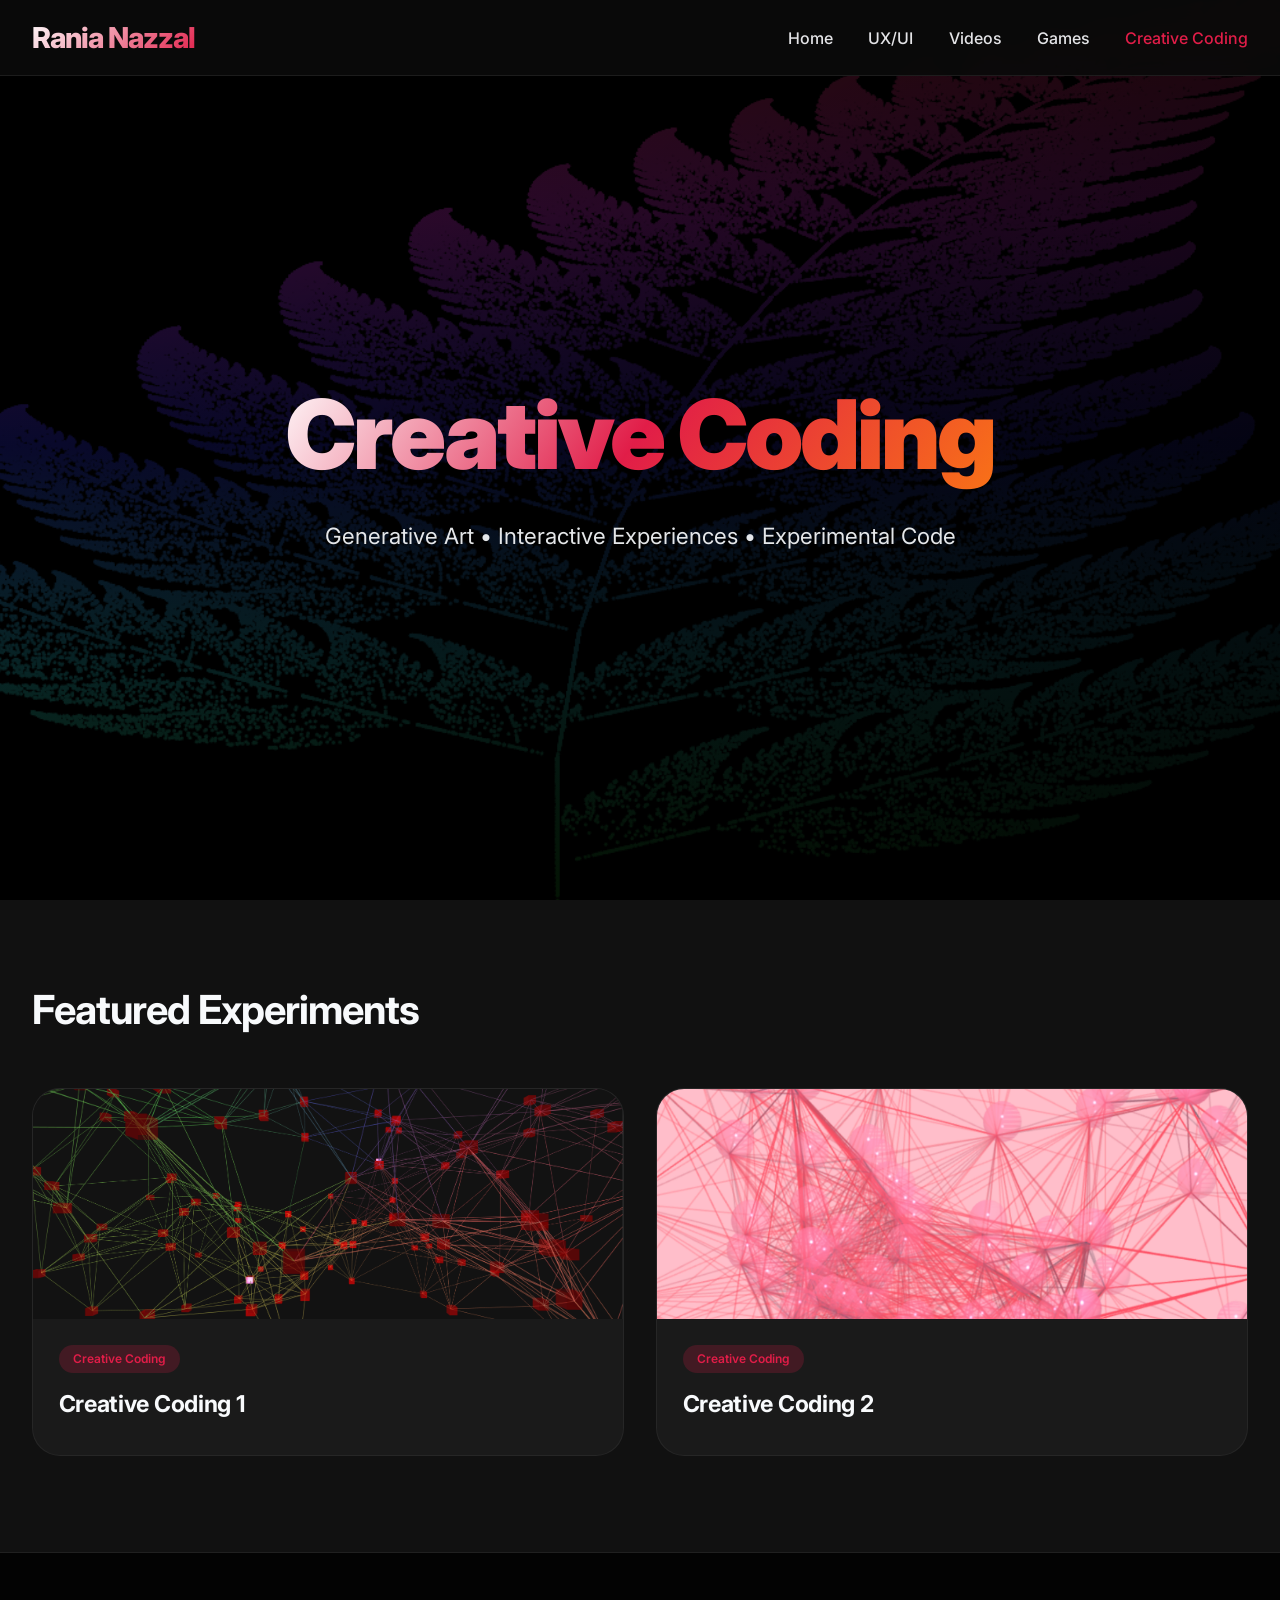
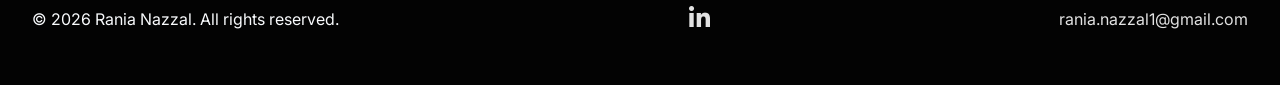
==== creative.html @ b0d05252 "update" ====
<!doctype html>
<html lang="en">
<head>
  <meta charset="UTF-8" />
  <meta name="viewport" content="width=device-width, initial-scale=1.0, viewport-fit=cover" />
  <title>Creative Coding | Rania Nazzal</title>
  <link href="https://fonts.googleapis.com/css2?family=Inter:opsz,wght@14..32,300;14..32,400;14..32,500;14..32,600;14..32,700;14..32,800;14..32,900&display=swap" rel="stylesheet" />
  <link rel="stylesheet" href="https://cdnjs.cloudflare.com/ajax/libs/font-awesome/6.5.1/css/all.min.css" />
  <link rel="stylesheet" href="styles.css" />
</head>
<body>

  <!-- Navbar -->
  <nav class="navbar">
    <div class="nav-container">
      <a href="index.html" class="logo">Rania Nazzal</a>
      <div class="nav-links">
        <a href="index.html">Home</a>
        <a href="ux.html">UX/UI</a>
        <a href="videos.html">Videos</a>
        <a href="games.html">Games</a>
        <a href="creative-coding.html" class="active">Creative Coding</a>
      </div>
      <button class="mobile-menu-btn" id="mobileMenuBtn" aria-label="Menu">
        <i class="fas fa-bars"></i>
      </button>
    </div>
  </nav>

  <!-- Hero -->
  <header class="hero hero-creative">
    <div class="hero-overlay"></div>
    <div class="hero-content">
      <h1 class="hero-title">Creative Coding</h1>
      <p class="hero-subtitle">Generative Art • Interactive Experiences • Experimental Code</p>
      
    </div>
  </header>

  <!-- FEATURED PROJECTS SECTION -->
  <section class="featured" id="projects">
    <div class="container">
      <h2>Featured Experiments</h2>
      
      <div class="featured-grid">

        <!-- Add your creative coding projects here -->
        <a href="https://ranianazz-ccblog.deno.dev/ " target="_blank" class="featured-card">
          <div class="card-image">
            <img src="images/creative/2.png" alt="Creative Coding">
          </div>
          <div class="card-content">
            <span class="tag">Creative Coding</span>
            <h3>Creative Coding 1</h3>
            <p></p>
          </div>
        </a>

        <a href="https://ranianazz-blog2-main-86.deno.dev/" target="_blank" class="featured-card">
          <div class="card-image">
            <img src="images/creative/1.png" alt="Generative Art">
          </div>
          <div class="card-content">
            <span class="tag">Creative Coding</span>
            <h3>Creative Coding 2</h3>
            <p></p>
          </div>
        </a>



      </div>
    </div>
  </section>

  <!-- Footer -->
  <footer class="footer">
    <div class="container">
      <div class="footer-content">
        <div><p>© 2026 Rania Nazzal. All rights reserved.</p></div>
        <div class="social-links">
          <a href="https://www.linkedin.com/in/rania-nazz-2394b4176" 
             target="_blank" rel="noopener noreferrer" aria-label="LinkedIn">
            <i class="fab fa-linkedin-in"></i>
          </a>
        </div>
        <div>
          <a href="mailto:rania.nazzal1@gmail.com">rania.nazzal1@gmail.com</a>
        </div>
      </div>
    </div>
  </footer>

  <script src="script.js"></script>
</body>
</html>
---- styles.css ----
/* === RESET & GLOBAL === */
* {
  margin: 0;
  padding: 0;
  box-sizing: border-box;
}

:root {
  --primary: #e11d48;
  --primary-dark: #be123c;
  --dark: #0a0a0a;
  --dark-elevated: #111111;
  --card-bg: #1a1a1a;
  --light: #f8fafc;
  --gray-muted: #a1a1aa;
  --transition: all 0.35s cubic-bezier(0.2, 0.9, 0.4, 1.1);
}

body {
  font-family: "Inter", system-ui, -apple-system, sans-serif;
  background-color: var(--dark);
  color: var(--light);
  line-height: 1.5;
  overflow-x: hidden;
  scroll-behavior: smooth;
}

/* NAVBAR */
.navbar {
  position: fixed;
  top: 0;
  left: 0;
  width: 100%;
  z-index: 1000;
  background: rgba(10, 10, 10, 0.92);
  backdrop-filter: blur(14px);
  border-bottom: 1px solid rgba(255, 255, 255, 0.08);
  transition: var(--transition);
}

.nav-container {
  max-width: 1280px;
  margin: 0 auto;
  padding: 1rem 2rem;
  display: flex;
  align-items: center;
  justify-content: space-between;
}

.logo {
  font-size: 1.8rem;
  font-weight: 800;
  letter-spacing: -1px;
  text-decoration: none;
  background: linear-gradient(135deg, #fff, var(--primary));
  background-clip: text;
  -webkit-background-clip: text;
  -webkit-text-fill-color: transparent;
}

.nav-links {
  display: flex;
  gap: 2.2rem;
}

.nav-links a {
  color: #e4e4e7;
  text-decoration: none;
  font-weight: 500;
  font-size: 1rem;
  transition: color 0.25s;
}

.nav-links a:hover,
.nav-links a.active {
  color: var(--primary);
}

.mobile-menu-btn {
  display: none;
  background: none;
  border: none;
  color: white;
  font-size: 1.7rem;
  cursor: pointer;
}

/* ==================== HERO SECTION ==================== */
.hero {
  height: 100vh;
  min-height: 700px;
  position: relative;
  display: flex;
  align-items: center;
  justify-content: center;
  text-align: center;
  overflow: hidden;
}

.hero-video-bg {
  position: absolute;
  top: 0;
  left: 0;
  width: 100%;
  height: 100%;
  z-index: 0;
}

.hero-video-bg video {
  width: 100%;
  height: 100%;
  object-fit: cover;
  filter: brightness(0.75) contrast(1.05);
}

.hero-overlay {
  position: absolute;
  inset: 0;
  background: linear-gradient(145deg, rgba(0,0,0,0.4) 0%, rgba(0,0,0,0.75) 100%);
  z-index: 1;
}

/* Strong Centering */
.hero-content {
  position: relative;
  z-index: 3;
  max-width: 920px;
  width: 100%;
  padding: 0 20px;
  display: flex;
  flex-direction: column;
  align-items: center;
  text-align: center;
  margin: 0 auto;
}

.hero-title {
  font-size: clamp(3rem, 11vw, 6rem);
  font-weight: 900;
  letter-spacing: -3px;
  margin-bottom: 0.8rem;
  background: linear-gradient(125deg, #ffffff, var(--primary), #f97316);
  background-clip: text;
  -webkit-background-clip: text;
  -webkit-text-fill-color: transparent;
}

.hero-subtitle {
  font-size: 1.4rem;
  margin-bottom: 2.8rem;
  opacity: 0.92;
  max-width: 680px;
}

.hero-buttons {
  display: flex;
  flex-wrap: wrap;
  gap: 1.2rem;
  justify-content: center;
  margin-bottom: 5rem;
  width: 100%;
}

/* Buttons */
.btn {
  padding: 14px 36px;
  border-radius: 60px;
  text-decoration: none;
  font-weight: 600;
  font-size: 1.02rem;
  letter-spacing: 0.4px;
  transition: var(--transition);
  display: inline-flex;
  align-items: center;
  justify-content: center;
  min-width: 170px;
}

.btn-primary {
  background: var(--primary);
  color: white;
  box-shadow: 0 8px 25px rgba(225, 29, 72, 0.35);
}

.btn-primary:hover {
  background: var(--primary-dark);
  transform: translateY(-4px);
  box-shadow: 0 22px 35px -8px rgba(225, 29, 72, 0.5);
}

.btn-secondary {
  background: rgba(255, 255, 255, 0.09);
  color: white;
  border: 1px solid rgba(255, 255, 255, 0.4);
  backdrop-filter: blur(8px);
}

.btn-secondary:hover {
  background: rgba(255, 255, 255, 0.2);
  border-color: rgba(255,255,255,0.7);
  transform: translateY(-3px);
}

/* Scroll Indicator */
.scroll-indicator {
  display: flex;
  flex-direction: column;
  align-items: center;
  gap: 12px;
  font-size: 0.92rem;
  font-weight: 500;
  letter-spacing: 1.8px;
  color: #ddd;
  cursor: pointer;
  opacity: 0.9;
}

.scroll-indicator:hover {
  color: #fff;
  opacity: 1;
}

.scroll-indicator i {
  font-size: 1.7rem;
  animation: bounce 2.3s infinite;
}

@keyframes bounce {
  0%, 100% { transform: translateY(0); }
  50%      { transform: translateY(10px); }
}

@keyframes fadeUp {
  from { opacity: 0; transform: translateY(40px); }
  to   { opacity: 1; transform: translateY(0); }
}

/* ==================== OTHER SECTIONS ==================== */
.featured {
  padding: 5rem 0 6rem;
  background: var(--dark-elevated);
}

.container {
  max-width: 1280px;
  margin: 0 auto;
  padding: 0 2rem;
}

.featured h2, .about-text h2 {
  font-size: 2.5rem;
  font-weight: 700;
  margin-bottom: 3rem;
  letter-spacing: -1px;
}

.featured-grid {
  display: grid;
  grid-template-columns: repeat(auto-fit, minmax(330px, 1fr));
  gap: 2rem;
}

.featured-card {
  text-decoration: none;
  color: inherit;
  border-radius: 28px;
  overflow: hidden;
  background: var(--card-bg);
  transition: transform 0.3s ease, box-shadow 0.3s;
  display: flex;
  flex-direction: column;
  border: 1px solid rgba(255, 255, 255, 0.05);
}

.featured-card:hover {
  transform: translateY(-8px);
  box-shadow: 0 30px 40px -18px rgba(0, 0, 0, 0.6);
  border-color: rgba(225, 29, 72, 0.3);
}

.card-video-wrapper,
.card-image {
  position: relative;
  width: 100%;
  height: 230px;
  overflow: hidden;
  background: #0f0f0f;
}

.card-video {
  width: 100%;
  height: 100%;
  object-fit: cover;
  transition: transform 0.5s;
}

.featured-card:hover .card-video {
  transform: scale(1.03);
}

.card-image img {
  width: 100%;
  height: 100%;
  object-fit: cover;
  transition: transform 0.5s;
}

.card-content {
  padding: 1.6rem;
}

.tag {
  display: inline-block;
  background: rgba(225, 29, 72, 0.2);
  color: var(--primary);
  padding: 5px 14px;
  border-radius: 40px;
  font-size: 0.75rem;
  font-weight: 600;
  margin-bottom: 0.9rem;
}

.card-content h3 {
  font-size: 1.45rem;
  font-weight: 700;
  margin-bottom: 0.5rem;
  letter-spacing: -0.3px;
}

.card-content p {
  color: #cbd5e1;
  font-size: 0.9rem;
}

/* ABOUT SECTION */
.about {
  padding: 6rem 0;
  background: #0d0d0d;
}

.about-grid {
  display: flex;
  flex-wrap: wrap;
  gap: 4rem;
  align-items: center;
}

.about-text {
  flex: 1.2;
}

.about-text h2 {
  font-size: 2.3rem;
  margin-bottom: 1.5rem;
  font-weight: 700;
}

.about-text p {
  font-size: 1.05rem;
  color: #d4d4d8;
  margin-bottom: 1.5rem;
  line-height: 1.6;
}

.btn-download {
  margin-top: 0.5rem;
  display: inline-flex;
  align-items: center;
  gap: 10px;
}

.about-stats {
  flex: 0.9;
  display: flex;
  flex-direction: column;
  gap: 1.5rem;
}

.stat {
  background: var(--card-bg);
  padding: 1.6rem;
  border-radius: 28px;
  text-align: center;
  transition: all 0.2s;
  border: 1px solid rgba(255, 255, 255, 0.05);
}

.stat-number {
  font-size: 3rem;
  font-weight: 800;
  color: var(--primary);
  line-height: 1;
}

/* FOOTER */
.footer {
  background: #030303;
  padding: 3rem 0;
  border-top: 1px solid #202020;
}

.footer-content {
  display: flex;
  justify-content: space-between;
  align-items: center;
  flex-wrap: wrap;
  gap: 1.5rem;
}

.social-links a {
  color: #b0b0b0;
  font-size: 1.5rem;
  margin: 0 12px;
  transition: color 0.2s;
}

.social-links a:hover {
  color: var(--primary);
}

.footer a {
  color: #e2e2e2;
  text-decoration: none;
}

.footer a:hover {
  color: var(--primary);
}

/* MOBILE MENU */
.mobile-nav-panel {
  position: fixed;
  top: 0;
  right: -100%;
  width: 280px;
  height: 100%;
  background: #0a0a0aea;
  backdrop-filter: blur(20px);
  z-index: 2000;
  padding: 5rem 2rem;
  transition: right 0.3s ease;
  display: flex;
  flex-direction: column;
  gap: 2rem;
  border-left: 1px solid rgba(255, 255, 255, 0.1);
}

.mobile-nav-panel a {
  color: white;
  text-decoration: none;
  font-size: 1.4rem;
  font-weight: 500;
  padding: 0.6rem 0;
  border-bottom: 1px solid rgba(255, 255, 255, 0.1);
}

.mobile-nav-panel a.active {
  color: var(--primary);
}

.close-mobile {
  position: absolute;
  top: 1.2rem;
  right: 1.5rem;
  background: none;
  border: none;
  color: white;
  font-size: 2rem;
  cursor: pointer;
}

.overlay-blur {
  position: fixed;
  inset: 0;
  background: rgba(0, 0, 0, 0.6);
  backdrop-filter: blur(3px);
  z-index: 1999;
  display: none;
}

/* RESPONSIVE */
@media (max-width: 768px) {
  .nav-links { display: none; }
  .mobile-menu-btn { display: block; }
  .about-grid { flex-direction: column; }
  .hero-subtitle { font-size: 1.15rem; }
  .hero-buttons { margin-bottom: 4rem; }
  .featured-grid { gap: 1.5rem; }
  .footer-content { flex-direction: column; text-align: center; }
}

.card-video-wrapper {
  position: relative;
  height: 260px;
  overflow: hidden;
  background: #111;
  border-radius: 12px 12px 0 0;
}

.card-thumbnail,
.card-video {
  width: 100%;
  height: 100%;
  object-fit: cover;
  transition: all 0.5s ease;
}

.card-video {
  position: absolute;
  top: 0;
  left: 0;
  opacity: 0;
  pointer-events: none;
}

.video-card:hover .card-thumbnail {
  opacity: 0;
}

.video-card:hover .card-video {
  opacity: 1;
  pointer-events: auto;
}

/* Home Hero - Background Image */
.hero-home {
  background: linear-gradient(145deg, rgba(0,0,0,0.45), rgba(0,0,0,0.75)), 
              url('images/Index/IMG_4042.png') center/cover no-repeat;
  height: 100vh;
  min-height: 700px;
  position: relative;
  display: flex;
  align-items: center;
  justify-content: center;
  text-align: center;
  overflow: hidden;
}

.hero-home .hero-content {
  position: relative;
  z-index: 3;
}

/* Optional: Darker overlay if needed */
.hero-home .hero-overlay {
  position: absolute;
  inset: 0;
  background: linear-gradient(145deg, rgba(0,0,0,0.4) 0%, rgba(0,0,0,0.75) 100%);
  z-index: 1;
}

/* UX Hero Variation */
.hero-ux {
  background: linear-gradient(145deg, rgba(0,0,0,0.6), rgba(0,0,0,0.85)), 
              url('images/uxui/background.jpg') center/cover no-repeat;
}

.hero-ux .hero-content {
  padding-top: 80px;
}

/* Optional: Filter buttons (you can expand later) */
.ux-filters {
  display: flex;
  justify-content: center;
  gap: 1rem;
  margin: 2.5rem 0;
  flex-wrap: wrap;
}

/* Videos Hero */
.hero-videos {
  background: linear-gradient(145deg, rgba(0,0,0,0.65), rgba(0,0,0,0.85)), 
              url('images/video/background.jpg') center/cover no-repeat;
}

.hero-videos .hero-content {
  padding-top: 60px;
}

/* Make video cards play on hover */
.featured-card:hover .card-video {
  transform: scale(1.05);
}



/* Games & Immersive Hero */
.hero-immersive {
  background: linear-gradient(145deg, rgba(0,0,0,0.7), rgba(0,0,0,0.85)), 
              url('images/games/background.jpg') center/cover no-repeat;
}

.hero-immersive .hero-content {
  padding-top: 70px;
}

/* ==================== ABOUT SECTION ==================== */
.about {
  padding: 6rem 0;
  background: #0d0d0d;
}

.about-grid {
  display: flex;
  align-items: center;
  gap: 5rem;
  max-width: 1280px;
  margin: 0 auto;
  padding: 0 2rem;
}

.about-text {
  flex: 1.1;
}

.about-text h2 {
  font-size: 2.6rem;
  margin-bottom: 1.6rem;
  font-weight: 700;
}

.about-text p {
  font-size: 1.08rem;
  color: #d4d4d8;
  line-height: 1.7;
  margin-bottom: 1.8rem;
}

.about-image {
  flex: 1;
  max-width: 420px;
  border-radius: 28px;
  overflow: hidden;
  box-shadow: 0 25px 50px -12px rgba(0, 0, 0, 0.7);
}

.about-image img {
  width: 100%;
  height: 100%;
  object-fit: cover;
  display: block;
  transition: transform 0.5s ease;
}

.about-image:hover img {
  transform: scale(1.05);
}

/* Responsive */
@media (max-width: 992px) {
  .about-grid {
    gap: 3rem;
  }
}

@media (max-width: 768px) {
  .about-grid {
    flex-direction: column;
    text-align: center;
  }
  .about-image {
    max-width: 320px;
    margin: 0 auto;
  }
  .about-text h2 {
    font-size: 2.3rem;
  }
}

/* Creative Coding Hero */
.hero-creative {
  background: linear-gradient(145deg, rgba(0,0,0,0.6), rgba(0,0,0,0.85)), 
              url('images/creative/background.png') center/cover no-repeat;
}

.hero-creative .hero-content {
  padding-top: 60px;
}
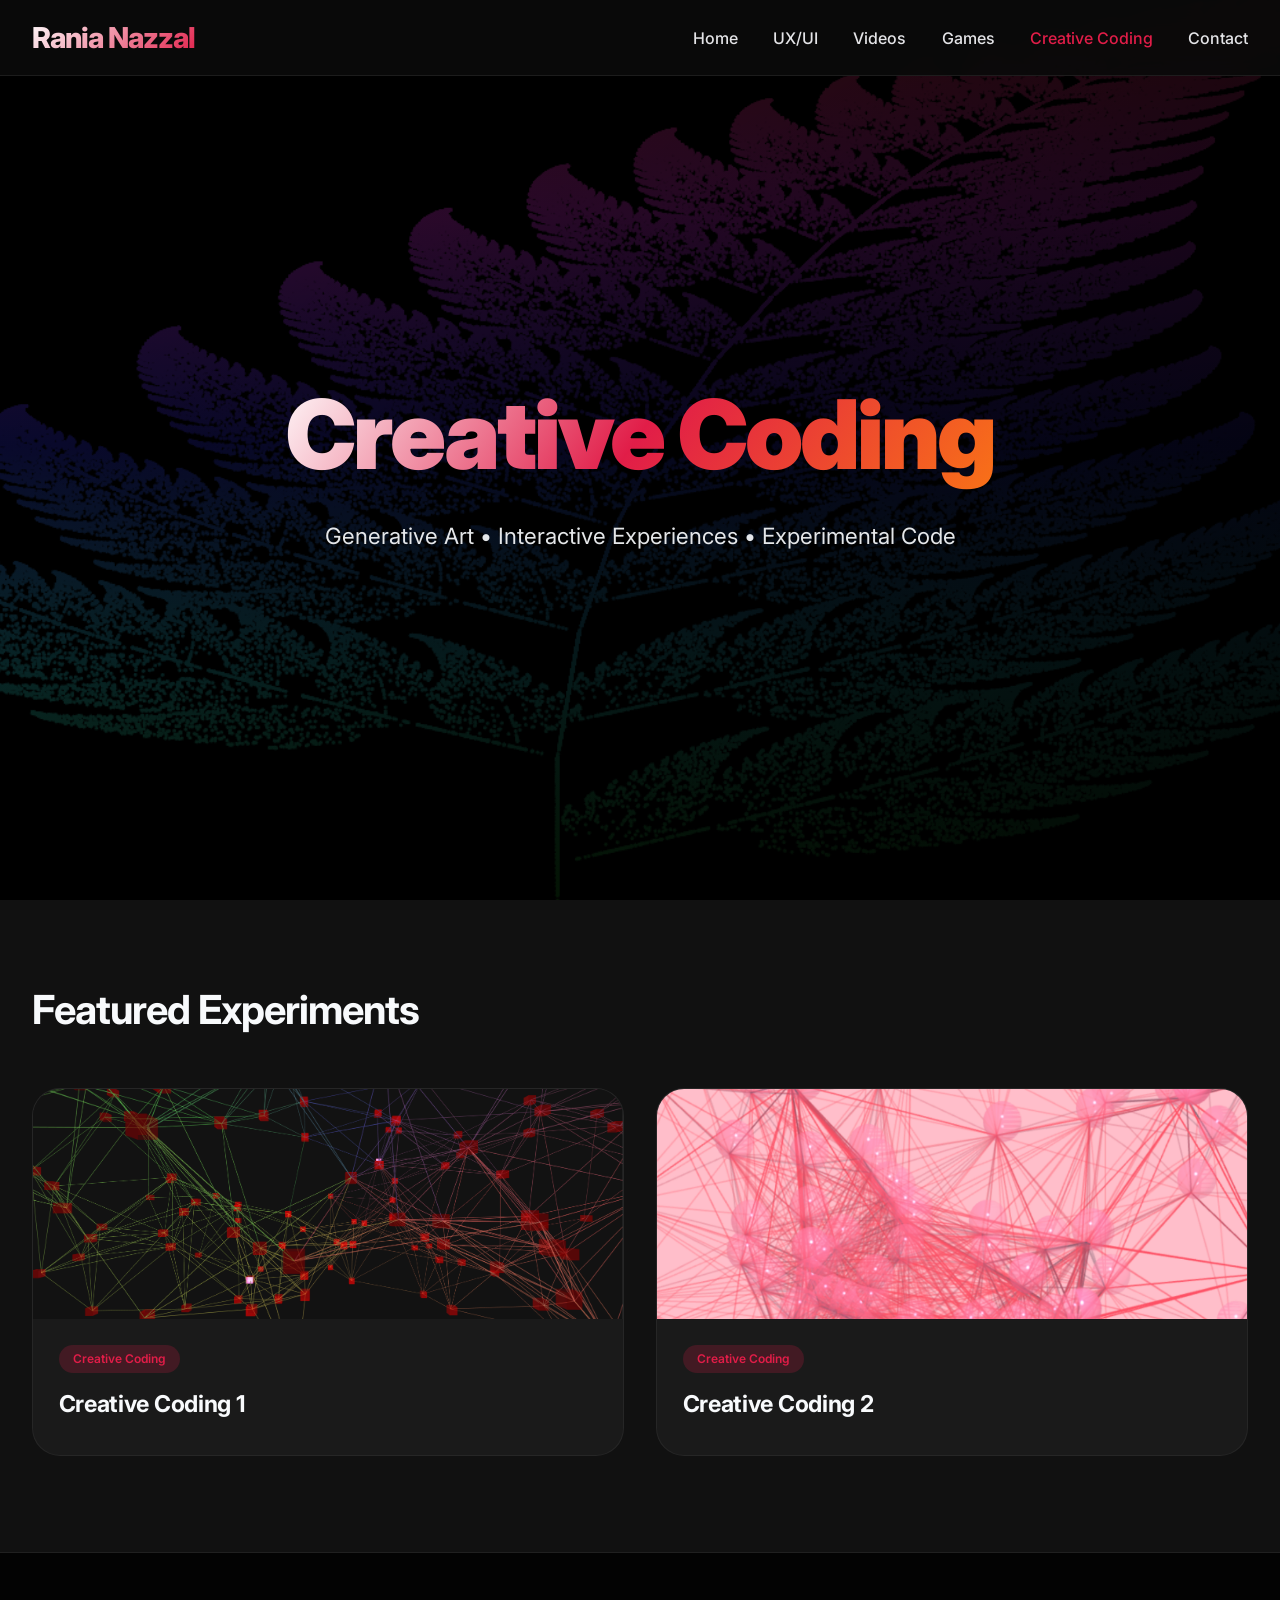
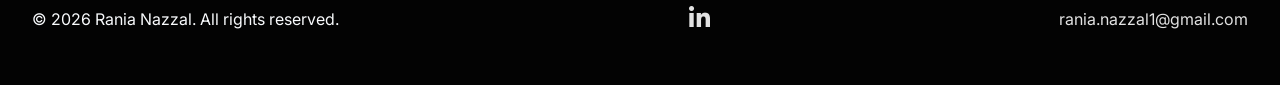
==== commit 67673f65: "update" ====
--- a/creative.html
+++ b/creative.html
@@ -1,96 +1,114 @@
 <!doctype html>
 <html lang="en">
-<head>
-  <meta charset="UTF-8" />
-  <meta name="viewport" content="width=device-width, initial-scale=1.0, viewport-fit=cover" />
-  <title>Creative Coding | Rania Nazzal</title>
-  <link href="https://fonts.googleapis.com/css2?family=Inter:opsz,wght@14..32,300;14..32,400;14..32,500;14..32,600;14..32,700;14..32,800;14..32,900&display=swap" rel="stylesheet" />
-  <link rel="stylesheet" href="https://cdnjs.cloudflare.com/ajax/libs/font-awesome/6.5.1/css/all.min.css" />
-  <link rel="stylesheet" href="styles.css" />
-</head>
-<body>
+  <head>
+    <meta charset="UTF-8" />
+    <meta
+      name="viewport"
+      content="width=device-width, initial-scale=1.0, viewport-fit=cover"
+    />
+    <title>Creative Coding | Rania Nazzal</title>
+    <link
+      href="https://fonts.googleapis.com/css2?family=Inter:opsz,wght@14..32,300;14..32,400;14..32,500;14..32,600;14..32,700;14..32,800;14..32,900&display=swap"
+      rel="stylesheet"
+    />
+    <link
+      rel="stylesheet"
+      href="https://cdnjs.cloudflare.com/ajax/libs/font-awesome/6.5.1/css/all.min.css"
+    />
+    <link rel="stylesheet" href="styles.css" />
+  </head>
+  <body>
+    <!-- Navbar -->
+    <nav class="navbar">
+      <div class="nav-container">
+        <a href="index.html" class="logo">Rania Nazzal</a>
+        <div class="nav-links">
+          <a href="index.html">Home</a>
+          <a href="ux.html">UX/UI</a>
+          <a href="videos.html">Videos</a>
+          <a href="games.html">Games</a>
+          <a href="creative-coding.html" class="active">Creative Coding</a>
+          <a href="Contact.html">Contact</a>
+        </div>
+        <button class="mobile-menu-btn" id="mobileMenuBtn" aria-label="Menu">
+          <i class="fas fa-bars"></i>
+        </button>
+      </div>
+    </nav>
 
-  <!-- Navbar -->
-  <nav class="navbar">
-    <div class="nav-container">
-      <a href="index.html" class="logo">Rania Nazzal</a>
-      <div class="nav-links">
-        <a href="index.html">Home</a>
-        <a href="ux.html">UX/UI</a>
-        <a href="videos.html">Videos</a>
-        <a href="games.html">Games</a>
-        <a href="creative-coding.html" class="active">Creative Coding</a>
+    <!-- Hero -->
+    <header class="hero hero-creative">
+      <div class="hero-overlay"></div>
+      <div class="hero-content">
+        <h1 class="hero-title">Creative Coding</h1>
+        <p class="hero-subtitle">
+          Generative Art • Interactive Experiences • Experimental Code
+        </p>
       </div>
-      <button class="mobile-menu-btn" id="mobileMenuBtn" aria-label="Menu">
-        <i class="fas fa-bars"></i>
-      </button>
-    </div>
-  </nav>
+    </header>
 
-  <!-- Hero -->
-  <header class="hero hero-creative">
-    <div class="hero-overlay"></div>
-    <div class="hero-content">
-      <h1 class="hero-title">Creative Coding</h1>
-      <p class="hero-subtitle">Generative Art • Interactive Experiences • Experimental Code</p>
-      
-    </div>
-  </header>
+    <!-- FEATURED PROJECTS SECTION -->
+    <section class="featured" id="projects">
+      <div class="container">
+        <h2>Featured Experiments</h2>
 
-  <!-- FEATURED PROJECTS SECTION -->
-  <section class="featured" id="projects">
-    <div class="container">
-      <h2>Featured Experiments</h2>
-      
-      <div class="featured-grid">
+        <div class="featured-grid">
+          <!-- Add your creative coding projects here -->
+          <a
+            href="https://ranianazz-ccblog.deno.dev/ "
+            target="_blank"
+            class="featured-card"
+          >
+            <div class="card-image">
+              <img src="images/creative/2.png" alt="Creative Coding" />
+            </div>
+            <div class="card-content">
+              <span class="tag">Creative Coding</span>
+              <h3>Creative Coding 1</h3>
+              <p></p>
+            </div>
+          </a>
 
-        <!-- Add your creative coding projects here -->
-        <a href="https://ranianazz-ccblog.deno.dev/ " target="_blank" class="featured-card">
-          <div class="card-image">
-            <img src="images/creative/2.png" alt="Creative Coding">
-          </div>
-          <div class="card-content">
-            <span class="tag">Creative Coding</span>
-            <h3>Creative Coding 1</h3>
-            <p></p>
-          </div>
-        </a>
-
-        <a href="https://ranianazz-blog2-main-86.deno.dev/" target="_blank" class="featured-card">
-          <div class="card-image">
-            <img src="images/creative/1.png" alt="Generative Art">
-          </div>
-          <div class="card-content">
-            <span class="tag">Creative Coding</span>
-            <h3>Creative Coding 2</h3>
-            <p></p>
-          </div>
-        </a>
-
-
-
-      </div>
-    </div>
-  </section>
-
-  <!-- Footer -->
-  <footer class="footer">
-    <div class="container">
-      <div class="footer-content">
-        <div><p>© 2026 Rania Nazzal. All rights reserved.</p></div>
-        <div class="social-links">
-          <a href="https://www.linkedin.com/in/rania-nazz-2394b4176" 
-             target="_blank" rel="noopener noreferrer" aria-label="LinkedIn">
-            <i class="fab fa-linkedin-in"></i>
+          <a
+            href="https://ranianazz-blog2-main-86.deno.dev/"
+            target="_blank"
+            class="featured-card"
+          >
+            <div class="card-image">
+              <img src="images/creative/1.png" alt="Generative Art" />
+            </div>
+            <div class="card-content">
+              <span class="tag">Creative Coding</span>
+              <h3>Creative Coding 2</h3>
+              <p></p>
+            </div>
           </a>
         </div>
-        <div>
-          <a href="mailto:rania.nazzal1@gmail.com">rania.nazzal1@gmail.com</a>
+      </div>
+    </section>
+
+    <!-- Footer -->
+    <footer class="footer">
+      <div class="container">
+        <div class="footer-content">
+          <div><p>© 2026 Rania Nazzal. All rights reserved.</p></div>
+          <div class="social-links">
+            <a
+              href="https://www.linkedin.com/in/rania-nazz-2394b4176"
+              target="_blank"
+              rel="noopener noreferrer"
+              aria-label="LinkedIn"
+            >
+              <i class="fab fa-linkedin-in"></i>
+            </a>
+          </div>
+          <div>
+            <a href="mailto:rania.nazzal1@gmail.com">rania.nazzal1@gmail.com</a>
+          </div>
         </div>
       </div>
-    </div>
-  </footer>
+    </footer>
 
-  <script src="script.js"></script>
-</body>
-</html>+    <script src="script.js"></script>
+  </body>
+</html>
--- a/styles.css
+++ b/styles.css
@@ -17,7 +17,11 @@
 }
 
 body {
-  font-family: "Inter", system-ui, -apple-system, sans-serif;
+  font-family:
+    "Inter",
+    system-ui,
+    -apple-system,
+    sans-serif;
   background-color: var(--dark);
   color: var(--light);
   line-height: 1.5;
@@ -116,7 +120,11 @@
 .hero-overlay {
   position: absolute;
   inset: 0;
-  background: linear-gradient(145deg, rgba(0,0,0,0.4) 0%, rgba(0,0,0,0.75) 100%);
+  background: linear-gradient(
+    145deg,
+    rgba(0, 0, 0, 0.4) 0%,
+    rgba(0, 0, 0, 0.75) 100%
+  );
   z-index: 1;
 }
 
@@ -197,7 +205,7 @@
 
 .btn-secondary:hover {
   background: rgba(255, 255, 255, 0.2);
-  border-color: rgba(255,255,255,0.7);
+  border-color: rgba(255, 255, 255, 0.7);
   transform: translateY(-3px);
 }
 
@@ -226,13 +234,24 @@
 }
 
 @keyframes bounce {
-  0%, 100% { transform: translateY(0); }
-  50%      { transform: translateY(10px); }
+  0%,
+  100% {
+    transform: translateY(0);
+  }
+  50% {
+    transform: translateY(10px);
+  }
 }
 
 @keyframes fadeUp {
-  from { opacity: 0; transform: translateY(40px); }
-  to   { opacity: 1; transform: translateY(0); }
+  from {
+    opacity: 0;
+    transform: translateY(40px);
+  }
+  to {
+    opacity: 1;
+    transform: translateY(0);
+  }
 }
 
 /* ==================== OTHER SECTIONS ==================== */
@@ -247,7 +266,8 @@
   padding: 0 2rem;
 }
 
-.featured h2, .about-text h2 {
+.featured h2,
+.about-text h2 {
   font-size: 2.5rem;
   font-weight: 700;
   margin-bottom: 3rem;
@@ -266,7 +286,9 @@
   border-radius: 28px;
   overflow: hidden;
   background: var(--card-bg);
-  transition: transform 0.3s ease, box-shadow 0.3s;
+  transition:
+    transform 0.3s ease,
+    box-shadow 0.3s;
   display: flex;
   flex-direction: column;
   border: 1px solid rgba(255, 255, 255, 0.05);
@@ -480,13 +502,28 @@
 
 /* RESPONSIVE */
 @media (max-width: 768px) {
-  .nav-links { display: none; }
-  .mobile-menu-btn { display: block; }
-  .about-grid { flex-direction: column; }
-  .hero-subtitle { font-size: 1.15rem; }
-  .hero-buttons { margin-bottom: 4rem; }
-  .featured-grid { gap: 1.5rem; }
-  .footer-content { flex-direction: column; text-align: center; }
+  .nav-links {
+    display: none;
+  }
+  .mobile-menu-btn {
+    display: block;
+  }
+  .about-grid {
+    flex-direction: column;
+  }
+  .hero-subtitle {
+    font-size: 1.15rem;
+  }
+  .hero-buttons {
+    margin-bottom: 4rem;
+  }
+  .featured-grid {
+    gap: 1.5rem;
+  }
+  .footer-content {
+    flex-direction: column;
+    text-align: center;
+  }
 }
 
 .card-video-wrapper {
@@ -524,8 +561,9 @@
 
 /* Home Hero - Background Image */
 .hero-home {
-  background: linear-gradient(145deg, rgba(0,0,0,0.45), rgba(0,0,0,0.75)), 
-              url('images/Index/IMG_4042.png') center/cover no-repeat;
+  background:
+    linear-gradient(145deg, rgba(0, 0, 0, 0.45), rgba(0, 0, 0, 0.75)),
+    url("images/Index/IMG_4042.png") center/cover no-repeat;
   height: 100vh;
   min-height: 700px;
   position: relative;
@@ -541,18 +579,43 @@
   z-index: 3;
 }
 
+/* Contact Hero - Background Image */
+.hero-contact {
+  background:
+    linear-gradient(145deg, rgba(0, 0, 0, 0.45), rgba(0, 0, 0, 0.75)),
+    url("images/contact/pexels-daryl-john-de-guzman-113010230-11631926.jpg")
+      center/cover no-repeat;
+  height: 100vh;
+  min-height: 700px;
+  position: relative;
+  display: flex;
+  align-items: center;
+  justify-content: center;
+  text-align: center;
+  overflow: hidden;
+}
+
+.hero-home .hero-content {
+  position: relative;
+  z-index: 3;
+}
 /* Optional: Darker overlay if needed */
 .hero-home .hero-overlay {
   position: absolute;
   inset: 0;
-  background: linear-gradient(145deg, rgba(0,0,0,0.4) 0%, rgba(0,0,0,0.75) 100%);
+  background: linear-gradient(
+    145deg,
+    rgba(0, 0, 0, 0.4) 0%,
+    rgba(0, 0, 0, 0.75) 100%
+  );
   z-index: 1;
 }
 
 /* UX Hero Variation */
 .hero-ux {
-  background: linear-gradient(145deg, rgba(0,0,0,0.6), rgba(0,0,0,0.85)), 
-              url('images/uxui/background.jpg') center/cover no-repeat;
+  background:
+    linear-gradient(145deg, rgba(0, 0, 0, 0.6), rgba(0, 0, 0, 0.85)),
+    url("images/uxui/background.jpg") center/cover no-repeat;
 }
 
 .hero-ux .hero-content {
@@ -570,8 +633,9 @@
 
 /* Videos Hero */
 .hero-videos {
-  background: linear-gradient(145deg, rgba(0,0,0,0.65), rgba(0,0,0,0.85)), 
-              url('images/video/background.jpg') center/cover no-repeat;
+  background:
+    linear-gradient(145deg, rgba(0, 0, 0, 0.65), rgba(0, 0, 0, 0.85)),
+    url("images/video/background.jpg") center/cover no-repeat;
 }
 
 .hero-videos .hero-content {
@@ -583,12 +647,11 @@
   transform: scale(1.05);
 }
 
-
-
 /* Games & Immersive Hero */
 .hero-immersive {
-  background: linear-gradient(145deg, rgba(0,0,0,0.7), rgba(0,0,0,0.85)), 
-              url('images/games/background.jpg') center/cover no-repeat;
+  background:
+    linear-gradient(145deg, rgba(0, 0, 0, 0.7), rgba(0, 0, 0, 0.85)),
+    url("images/games/pexels-pavel-danilyuk-7776903.jpg") center/cover no-repeat;
 }
 
 .hero-immersive .hero-content {
@@ -670,10 +733,11 @@
 
 /* Creative Coding Hero */
 .hero-creative {
-  background: linear-gradient(145deg, rgba(0,0,0,0.6), rgba(0,0,0,0.85)), 
-              url('images/creative/background.png') center/cover no-repeat;
+  background:
+    linear-gradient(145deg, rgba(0, 0, 0, 0.6), rgba(0, 0, 0, 0.85)),
+    url("images/creative/background.png") center/cover no-repeat;
 }
 
 .hero-creative .hero-content {
   padding-top: 60px;
-}+}
